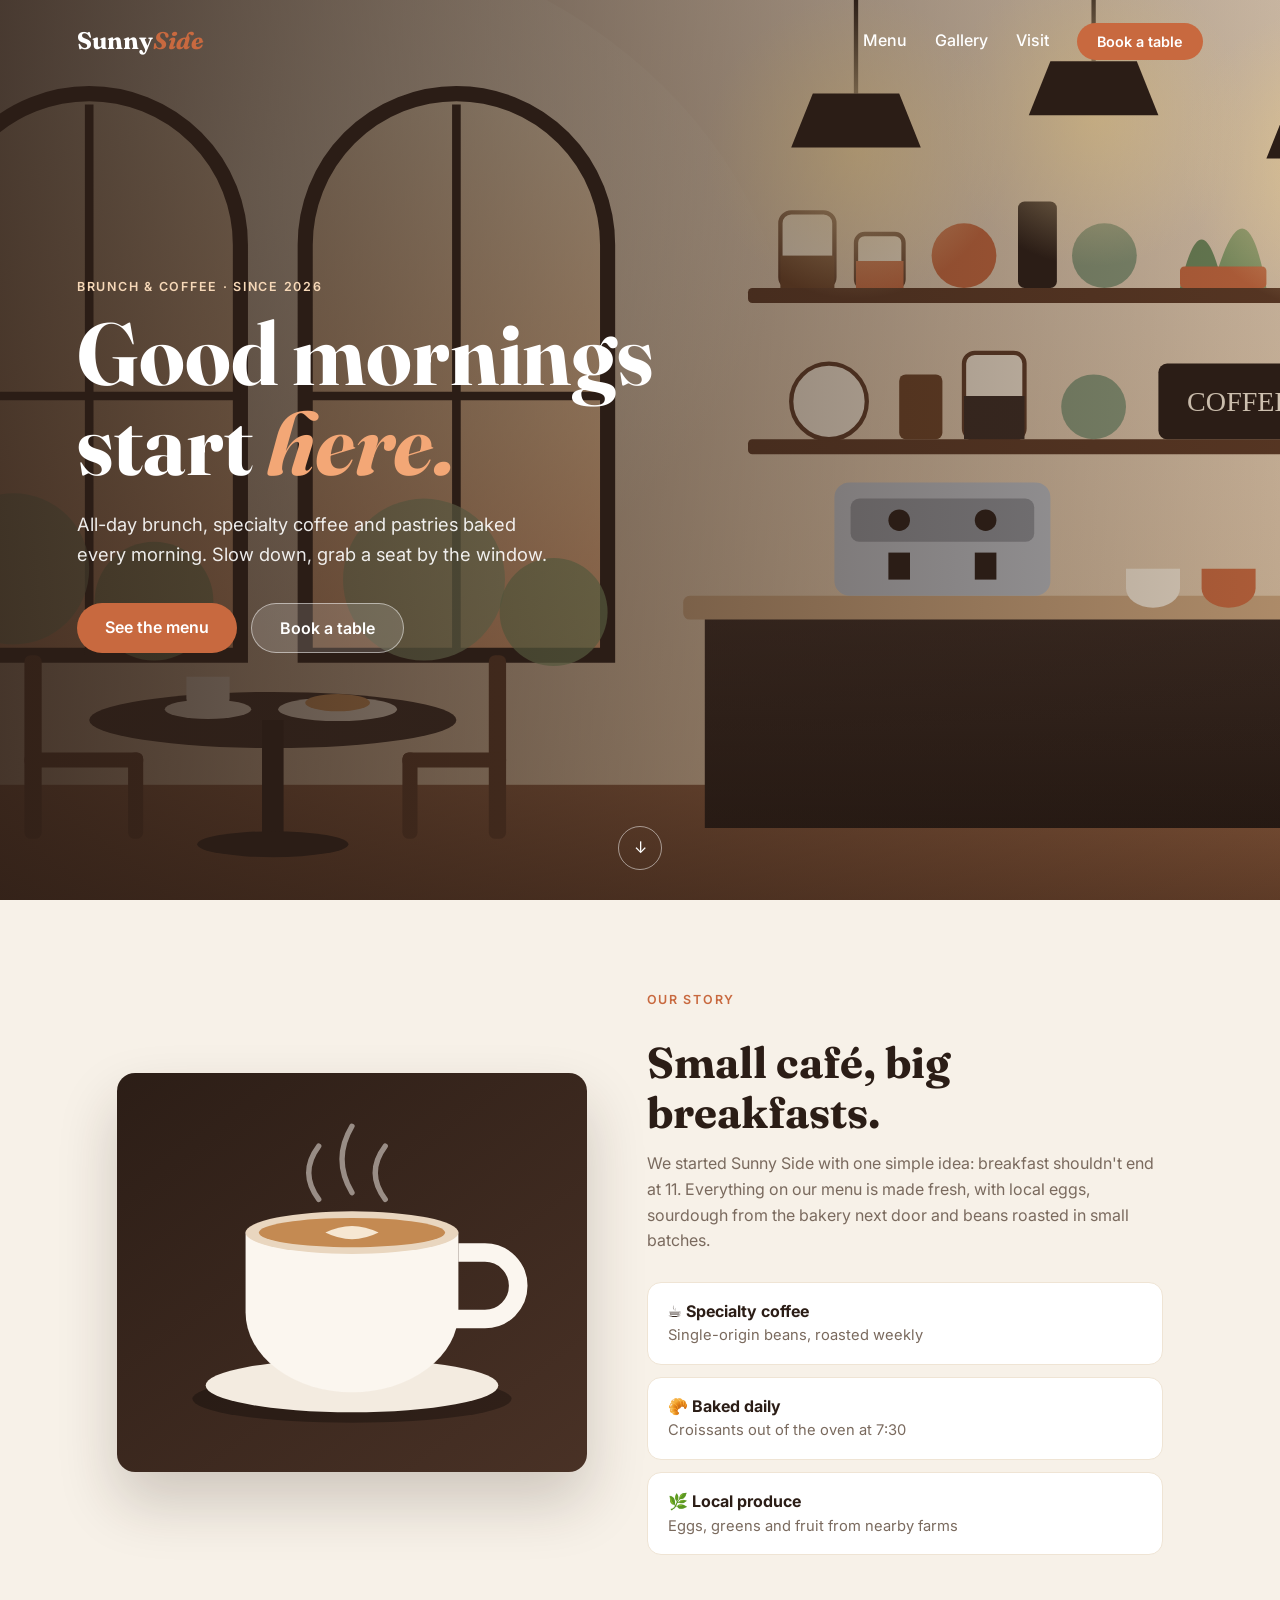
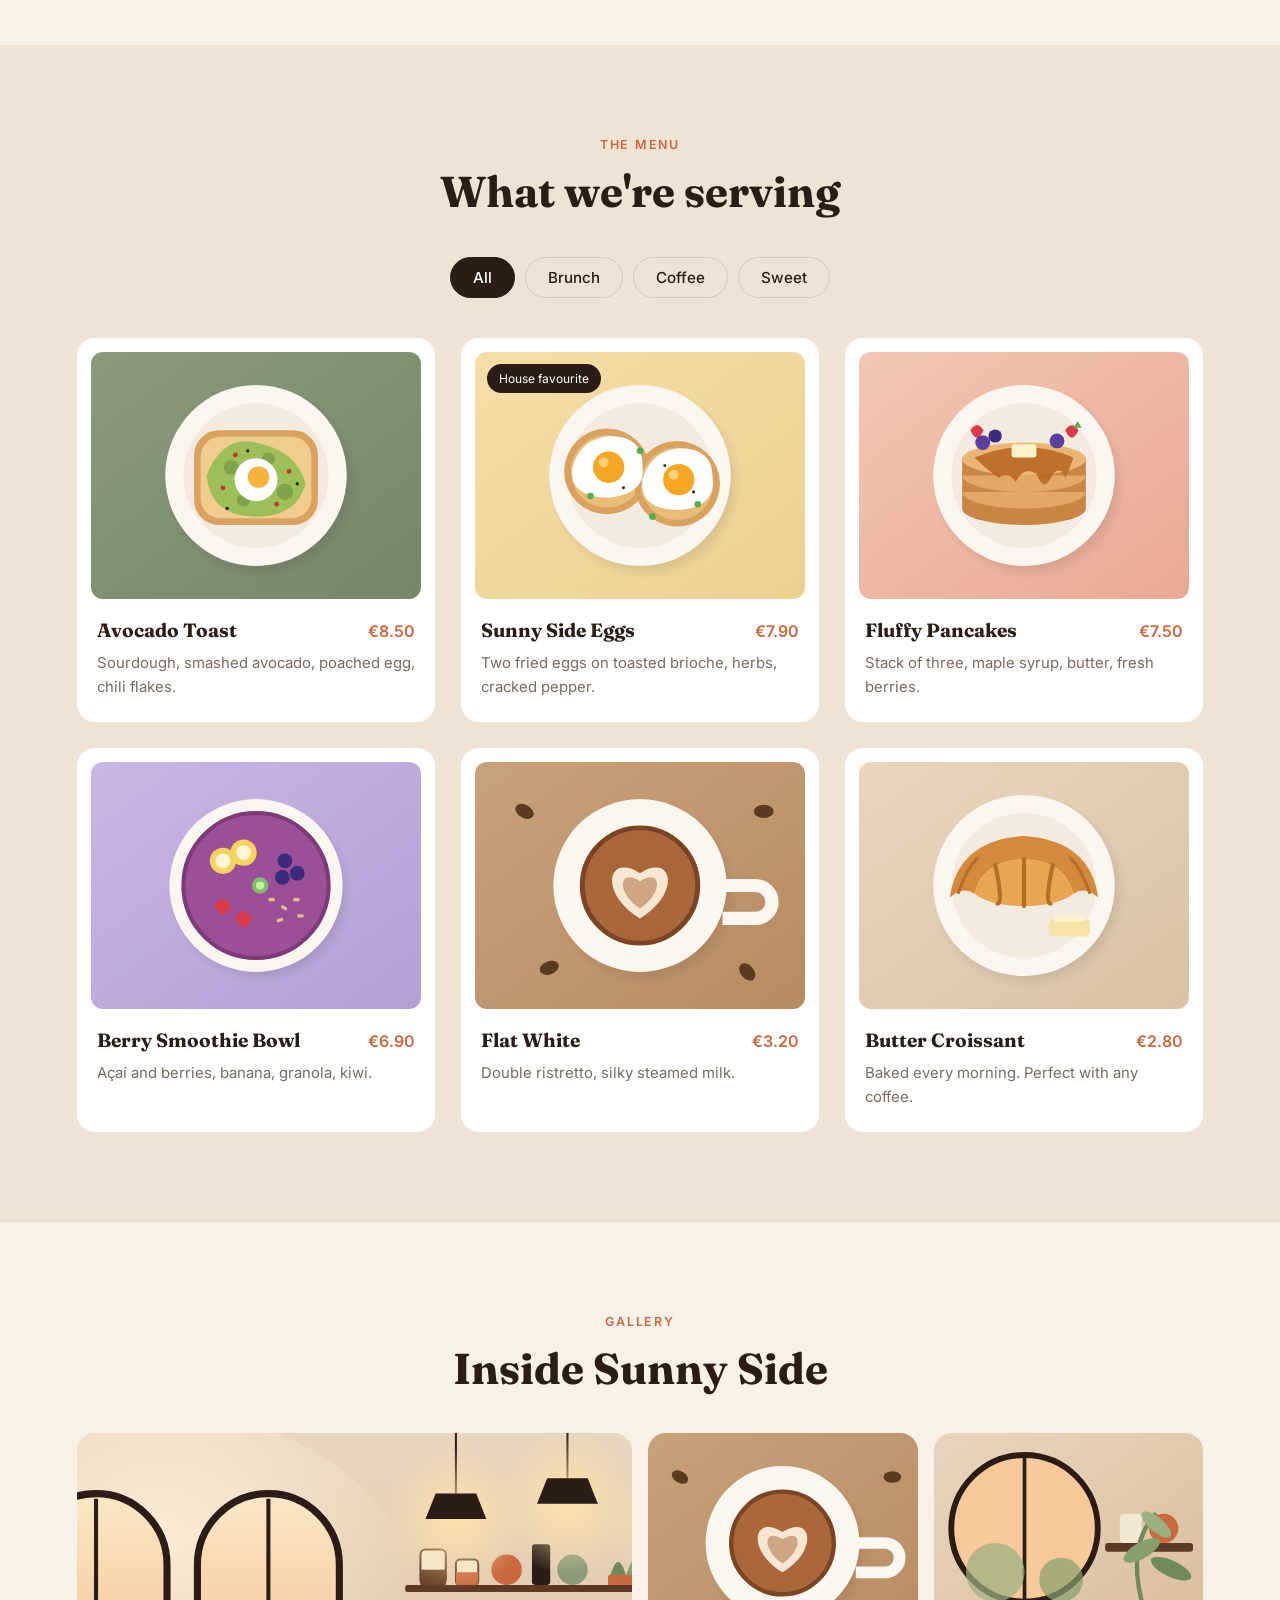
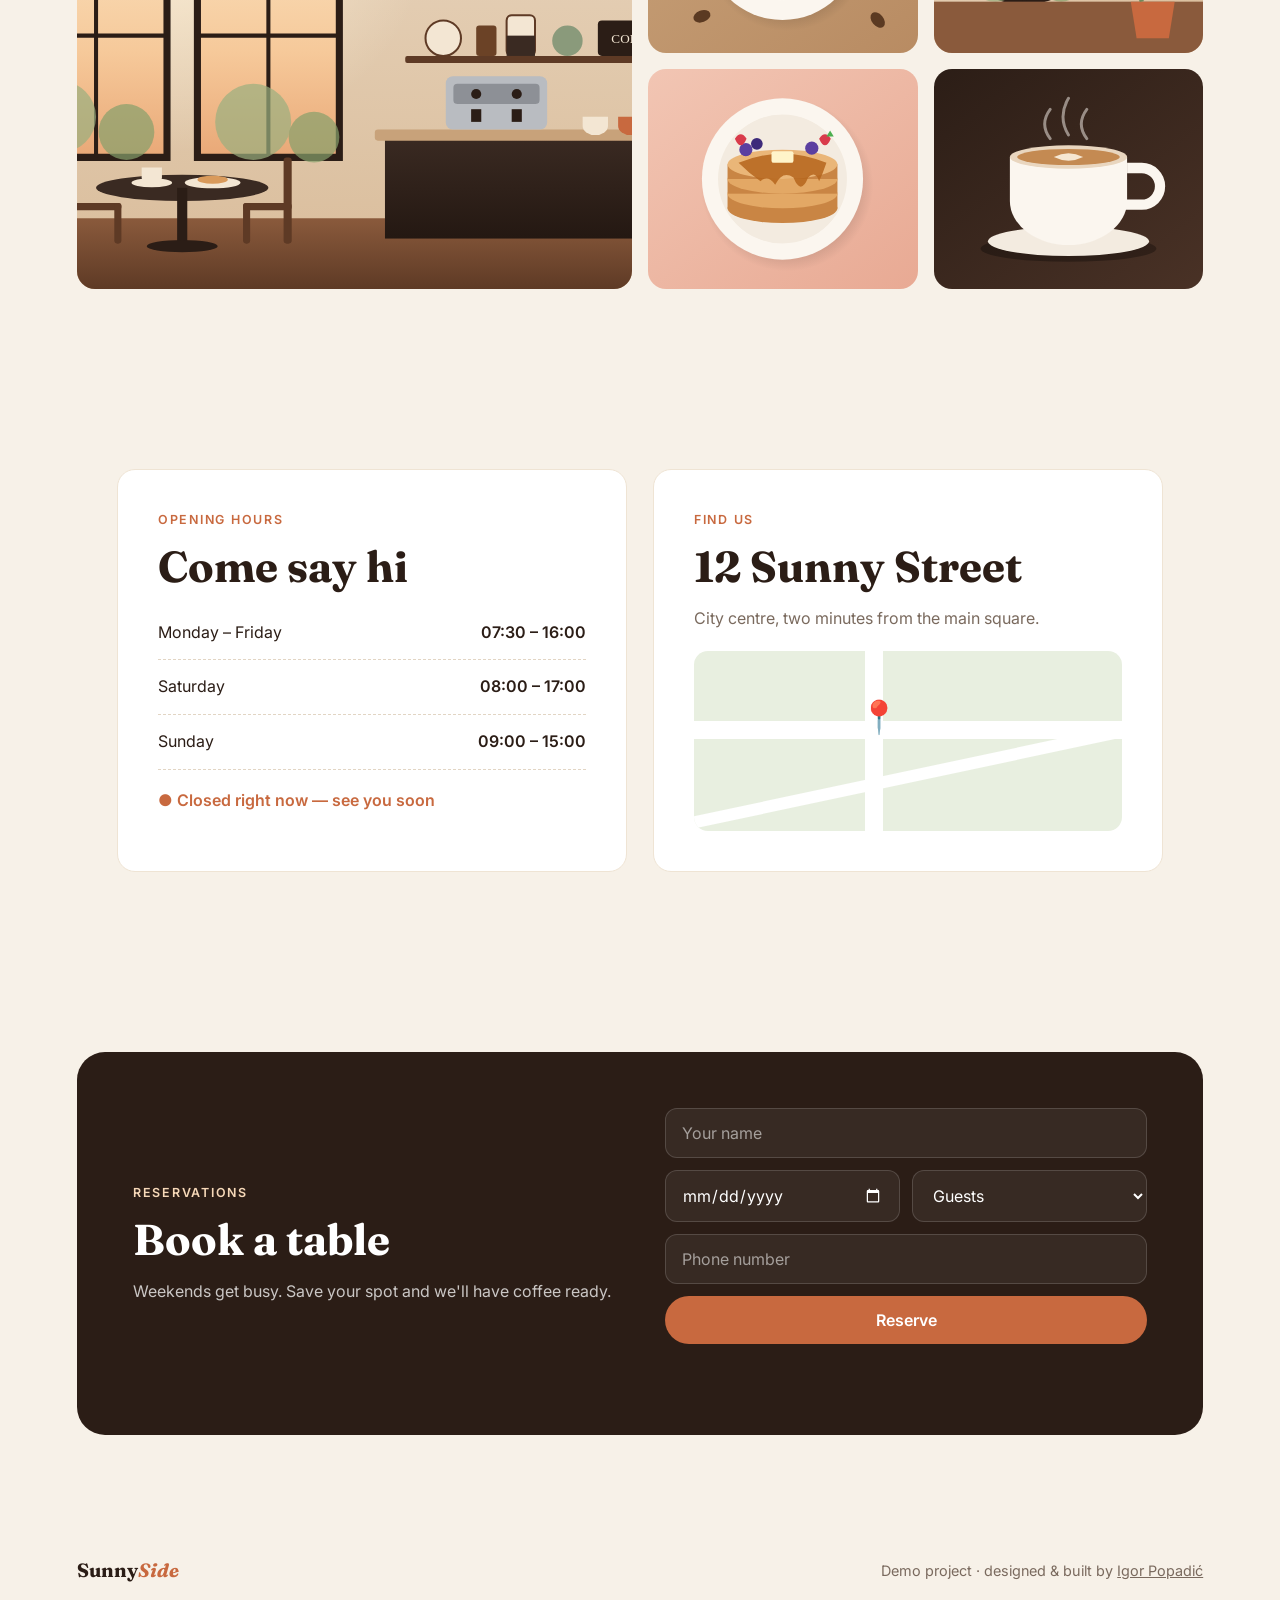
==== cafe/index.html @ f3eb87b3 "Add files via upload" ====
<!DOCTYPE html>
<html lang="en">
<head>
  <meta charset="UTF-8">
  <meta name="viewport" content="width=device-width, initial-scale=1.0">
  <title>Sunny Side — Brunch &amp; Coffee</title>
  <meta name="description" content="Sunny Side — all-day brunch, specialty coffee and fresh pastries.">
  <link rel="preconnect" href="https://fonts.googleapis.com">
  <link rel="preconnect" href="https://fonts.gstatic.com" crossorigin>
  <link href="https://fonts.googleapis.com/css2?family=Fraunces:opsz,wght@9..144,500;9..144,700&family=Inter:wght@400;500;600&display=swap" rel="stylesheet">
  <link rel="stylesheet" href="style.css">
</head>
<body>

  <!-- ===== MENI NA VRHU ===== -->
  <header class="nav" id="nav">
    <a href="#top" class="logo">Sunny<span>Side</span></a>
    <nav>
      <a href="#menu">Menu</a>
      <a href="#gallery">Gallery</a>
      <a href="#visit">Visit</a>
      <a href="#book" class="btn btn-small">Book a table</a>
    </nav>
  </header>

  <!-- ===== HERO: pozadina je slika kafića ===== -->
  <section class="hero" id="top">
    <div class="hero-bg"></div>
    <div class="hero-content">
      <p class="kicker">Brunch &amp; Coffee · since 2026</p>
      <h1>Good mornings<br>start <em>here.</em></h1>
      <p class="hero-text">All-day brunch, specialty coffee and pastries baked every morning. Slow down, grab a seat by the window.</p>
      <div class="hero-buttons">
        <a href="#menu" class="btn">See the menu</a>
        <a href="#book" class="btn btn-light">Book a table</a>
      </div>
    </div>
    <a href="#about" class="scroll-hint" aria-label="Scroll down">↓</a>
  </section>

  <!-- ===== O NAMA: 3 kratke stavke ===== -->
  <section class="about" id="about">
    <div class="about-img zoom">
      <img src="img/cappuccino.svg" alt="Cappuccino">
    </div>
    <div class="about-text">
      <p class="kicker dark">Our story</p>
      <h2>Small café, big breakfasts.</h2>
      <p>We started Sunny Side with one simple idea: breakfast shouldn't end at 11. Everything on our menu is made fresh, with local eggs, sourdough from the bakery next door and beans roasted in small batches.</p>
      <div class="features">
        <div class="feature">
          <strong>☕ Specialty coffee</strong>
          <span>Single-origin beans, roasted weekly</span>
        </div>
        <div class="feature">
          <strong>🥐 Baked daily</strong>
          <span>Croissants out of the oven at 7:30</span>
        </div>
        <div class="feature">
          <strong>🌿 Local produce</strong>
          <span>Eggs, greens and fruit from nearby farms</span>
        </div>
      </div>
    </div>
  </section>

  <!-- ===== MENI: tabovi (Brunch / Coffee / Sweet) ===== -->
  <section class="menu" id="menu">
    <div class="section-head">
      <p class="kicker dark">The menu</p>
      <h2>What we're serving</h2>
    </div>

    <!-- Dugmad za tabove — JavaScript (script.js) mijenja koja je kategorija prikazana -->
    <div class="tabs">
      <button class="tab active" data-cat="all">All</button>
      <button class="tab" data-cat="brunch">Brunch</button>
      <button class="tab" data-cat="coffee">Coffee</button>
      <button class="tab" data-cat="sweet">Sweet</button>
    </div>

    <div class="menu-grid">
      <!-- Svako jelo je jedna "dish" kartica. data-cat govori u koju kategoriju spada. -->
      <article class="dish" data-cat="brunch">
        <div class="dish-img zoom"><img src="img/avocado-toast.svg" alt="Avocado toast"></div>
        <div class="dish-info">
          <h3>Avocado Toast</h3>
          <span class="price">€8.50</span>
        </div>
        <p>Sourdough, smashed avocado, poached egg, chili flakes.</p>
      </article>

      <article class="dish" data-cat="brunch">
        <div class="dish-img zoom"><img src="img/eggs.svg" alt="Sunny side eggs"></div>
        <div class="dish-info">
          <h3>Sunny Side Eggs</h3>
          <span class="price">€7.90</span>
        </div>
        <p>Two fried eggs on toasted brioche, herbs, cracked pepper.</p>
        <span class="badge">House favourite</span>
      </article>

      <article class="dish" data-cat="sweet">
        <div class="dish-img zoom"><img src="img/pancakes.svg" alt="Pancakes"></div>
        <div class="dish-info">
          <h3>Fluffy Pancakes</h3>
          <span class="price">€7.50</span>
        </div>
        <p>Stack of three, maple syrup, butter, fresh berries.</p>
      </article>

      <article class="dish" data-cat="sweet">
        <div class="dish-img zoom"><img src="img/smoothie-bowl.svg" alt="Smoothie bowl"></div>
        <div class="dish-info">
          <h3>Berry Smoothie Bowl</h3>
          <span class="price">€6.90</span>
        </div>
        <p>Açaí and berries, banana, granola, kiwi.</p>
      </article>

      <article class="dish" data-cat="coffee">
        <div class="dish-img zoom"><img src="img/latte.svg" alt="Latte"></div>
        <div class="dish-info">
          <h3>Flat White</h3>
          <span class="price">€3.20</span>
        </div>
        <p>Double ristretto, silky steamed milk.</p>
      </article>

      <article class="dish" data-cat="sweet coffee">
        <div class="dish-img zoom"><img src="img/croissant.svg" alt="Croissant"></div>
        <div class="dish-info">
          <h3>Butter Croissant</h3>
          <span class="price">€2.80</span>
        </div>
        <p>Baked every morning. Perfect with any coffee.</p>
      </article>
    </div>
  </section>

  <!-- ===== GALERIJA ===== -->
  <section class="gallery" id="gallery">
    <div class="section-head">
      <p class="kicker dark">Gallery</p>
      <h2>Inside Sunny Side</h2>
    </div>
    <div class="gallery-grid">
      <div class="g-item big zoom"><img src="img/interior.svg" alt="Café interior"><span>Our space</span></div>
      <div class="g-item zoom"><img src="img/latte.svg" alt="Latte art"><span>Latte art</span></div>
      <div class="g-item zoom"><img src="img/corner.svg" alt="Window corner"><span>Window seats</span></div>
      <div class="g-item zoom"><img src="img/pancakes.svg" alt="Pancakes"><span>Weekend pancakes</span></div>
      <div class="g-item zoom"><img src="img/cappuccino.svg" alt="Cappuccino"><span>Morning cappuccino</span></div>
    </div>
  </section>

  <!-- ===== RADNO VRIJEME I LOKACIJA ===== -->
  <section class="visit" id="visit">
    <div class="visit-card">
      <p class="kicker dark">Opening hours</p>
      <h2>Come say hi</h2>
      <ul class="hours">
        <li><span>Monday – Friday</span><span>07:30 – 16:00</span></li>
        <li><span>Saturday</span><span>08:00 – 17:00</span></li>
        <li><span>Sunday</span><span>09:00 – 15:00</span></li>
      </ul>
      <p id="open-status" class="open-status"></p>
    </div>
    <div class="visit-card map">
      <p class="kicker dark">Find us</p>
      <h2>12 Sunny Street</h2>
      <p>City centre, two minutes from the main square.</p>
      <div class="fake-map">
        <div class="road r1"></div>
        <div class="road r2"></div>
        <div class="road r3"></div>
        <div class="pin">📍</div>
      </div>
    </div>
  </section>

  <!-- ===== REZERVACIJA ===== -->
  <section class="book" id="book">
    <div class="book-box">
      <div>
        <p class="kicker">Reservations</p>
        <h2>Book a table</h2>
        <p>Weekends get busy. Save your spot and we'll have coffee ready.</p>
      </div>
      <!-- Forma — kad se pošalje, script.js prikaže poruku zahvalnosti -->
      <form id="book-form">
        <input type="text" name="name" placeholder="Your name" required>
        <div class="row">
          <input type="date" name="date" required>
          <select name="guests" required>
            <option value="">Guests</option>
            <option>1</option><option>2</option><option>3</option>
            <option>4</option><option>5+</option>
          </select>
        </div>
        <input type="tel" name="phone" placeholder="Phone number" required>
        <button type="submit" class="btn">Reserve</button>
        <p id="book-msg" class="book-msg"></p>
      </form>
    </div>
  </section>

  <footer>
    <a href="#top" class="logo">Sunny<span>Side</span></a>
    <p>Demo project · designed &amp; built by <a href="../index.html">Igor Popadić</a></p>
  </footer>

  <script src="script.js"></script>
</body>
</html>
---- cafe/style.css ----
/* ===== BOJE KAFIĆA ===== */
:root {
  --cream: #f7f1e8;
  --cream-2: #efe4d4;
  --espresso: #2b1d16;
  --brown: #6b4226;
  --terracotta: #c8693f;
  --sage: #8a9a7b;
  --muted: #7a6a5e;
  --radius: 18px;
}

* { box-sizing: border-box; margin: 0; padding: 0; }
html { scroll-behavior: smooth; }

body {
  font-family: "Inter", system-ui, sans-serif;
  background: var(--cream);
  color: var(--espresso);
  line-height: 1.6;
}

a { color: inherit; text-decoration: none; }
img { display: block; width: 100%; height: 100%; object-fit: cover; }

h1, h2, h3, .logo { font-family: "Fraunces", Georgia, serif; }
h2 { font-size: clamp(1.9rem, 4vw, 2.7rem); line-height: 1.15; margin-bottom: 14px; }
h3 { font-size: 1.2rem; }

section { padding: 90px 6vw; }

.kicker {
  text-transform: uppercase;
  letter-spacing: 0.14em;
  font-size: 0.78rem;
  font-weight: 600;
  color: #f6d8b8;
  margin-bottom: 12px;
}
.kicker.dark { color: var(--terracotta); }

.section-head { text-align: center; margin-bottom: 40px; }

/* ===== EFEKAT UVEĆANJA: sve što ima klasu "zoom" uveća sliku kad pređeš mišem ===== */
.zoom { overflow: hidden; }
.zoom img { transition: transform 0.6s cubic-bezier(.2,.8,.2,1); }
.zoom:hover img { transform: scale(1.1); }

/* ===== DUGMAD ===== */
.btn {
  display: inline-block;
  background: var(--terracotta);
  color: #fff;
  border: none;
  padding: 14px 28px;
  border-radius: 999px;
  font: 600 1rem "Inter", sans-serif;
  cursor: pointer;
  transition: transform 0.25s, box-shadow 0.25s, background 0.25s;
}
.btn:hover {
  transform: translateY(-3px) scale(1.03);
  box-shadow: 0 10px 25px rgba(200, 105, 63, 0.4);
  background: #b85a31;
}
.btn-small { padding: 10px 20px; font-size: 0.9rem; }
.btn-light { background: rgba(255, 255, 255, 0.15); backdrop-filter: blur(6px); border: 1px solid rgba(255,255,255,0.5); }
.btn-light:hover { background: #fff; color: var(--espresso); }

/* ===== MENI NA VRHU ===== */
.nav {
  position: fixed;
  top: 0; left: 0; right: 0;
  z-index: 20;
  display: flex;
  justify-content: space-between;
  align-items: center;
  padding: 22px 6vw;
  color: #fff;
  transition: background 0.3s, padding 0.3s, color 0.3s, box-shadow 0.3s;
}
/* kad skroluješ dole, meni dobije pozadinu (klasu dodaje script.js) */
.nav.scrolled {
  background: rgba(247, 241, 232, 0.92);
  backdrop-filter: blur(10px);
  color: var(--espresso);
  padding: 14px 6vw;
  box-shadow: 0 4px 20px rgba(43, 29, 22, 0.08);
}
.logo { font-size: 1.5rem; font-weight: 700; }
.logo span { color: var(--terracotta); font-style: italic; }
.nav nav { display: flex; gap: 28px; align-items: center; }
.nav nav a:not(.btn) { position: relative; font-weight: 500; }
/* linija ispod linka koja se "razvuče" na hover */
.nav nav a:not(.btn)::after {
  content: "";
  position: absolute;
  left: 0; bottom: -4px;
  width: 0; height: 2px;
  background: var(--terracotta);
  transition: width 0.3s;
}
.nav nav a:not(.btn):hover::after { width: 100%; }

/* ===== HERO ===== */
.hero {
  position: relative;
  min-height: 100vh;
  display: flex;
  align-items: center;
  padding-top: 120px;
  overflow: hidden;
  color: #fff;
}
.hero-bg {
  position: absolute;
  inset: 0;
  background:
    linear-gradient(90deg, rgba(43, 29, 22, 0.88) 0%, rgba(43, 29, 22, 0.55) 45%, rgba(43, 29, 22, 0.15) 100%),
    url("img/interior.svg") center / cover no-repeat;
  transform: scale(1.08);
  animation: slowZoom 20s ease-in-out infinite alternate;
  z-index: -1;
}
@keyframes slowZoom { to { transform: scale(1); } }

.hero-content { max-width: 620px; animation: fadeUp 1s ease both; }
@keyframes fadeUp {
  from { opacity: 0; transform: translateY(30px); }
  to   { opacity: 1; transform: none; }
}
.hero h1 {
  font-size: clamp(3rem, 7vw, 5.5rem);
  line-height: 1.02;
  margin-bottom: 22px;
}
.hero h1 em { color: #f3a776; }
.hero-text { font-size: 1.15rem; opacity: 0.9; margin-bottom: 34px; max-width: 480px; }
.hero-buttons { display: flex; gap: 14px; flex-wrap: wrap; }

.scroll-hint {
  position: absolute;
  bottom: 30px; left: 50%;
  translate: -50% 0;
  width: 44px; height: 44px;
  border: 1px solid rgba(255,255,255,0.5);
  border-radius: 50%;
  display: grid; place-items: center;
  animation: bounce 2s infinite;
}
@keyframes bounce { 50% { transform: translateY(8px); } }

/* ===== O NAMA ===== */
.about {
  display: grid;
  grid-template-columns: 1fr 1.1fr;
  gap: 60px;
  align-items: center;
  max-width: 1200px;
  margin: 0 auto;
}
.about-img {
  border-radius: var(--radius);
  aspect-ratio: 4 / 3.4;
  box-shadow: 0 30px 60px rgba(43, 29, 22, 0.2);
}
.about-text > p { color: var(--muted); margin-bottom: 28px; }
.features { display: grid; gap: 12px; }
.feature {
  display: flex;
  flex-direction: column;
  padding: 16px 20px;
  background: #fff;
  border-radius: 14px;
  border: 1px solid var(--cream-2);
  transition: transform 0.3s, box-shadow 0.3s;
}
.feature:hover { transform: translateX(8px); box-shadow: 0 10px 25px rgba(43,29,22,0.08); }
.feature span { color: var(--muted); font-size: 0.92rem; }

/* ===== MENI (jela) ===== */
.menu { background: var(--cream-2); }
.tabs { display: flex; justify-content: center; gap: 10px; margin-bottom: 40px; flex-wrap: wrap; }
.tab {
  font: 500 0.95rem "Inter", sans-serif;
  padding: 10px 22px;
  border-radius: 999px;
  border: 1px solid #d8c7b2;
  background: transparent;
  color: var(--espresso);
  cursor: pointer;
  transition: all 0.25s;
}
.tab:hover { border-color: var(--terracotta); color: var(--terracotta); }
.tab.active { background: var(--espresso); color: #fff; border-color: var(--espresso); }

.menu-grid {
  display: grid;
  grid-template-columns: repeat(3, 1fr);
  gap: 26px;
  max-width: 1200px;
  margin: 0 auto;
}
.dish {
  position: relative;
  background: #fff;
  border-radius: var(--radius);
  padding: 14px 14px 22px;
  transition: transform 0.35s cubic-bezier(.2,.8,.2,1), box-shadow 0.35s, opacity 0.3s;
}
/* cijela kartica se malo podigne i uveća na hover */
.dish:hover {
  transform: translateY(-8px) scale(1.02);
  box-shadow: 0 25px 50px rgba(43, 29, 22, 0.15);
}
.dish.hidden { display: none; }
.dish-img { border-radius: 12px; aspect-ratio: 4 / 3; margin-bottom: 16px; }
.dish-info { display: flex; justify-content: space-between; align-items: baseline; padding: 0 6px; }
.dish p { color: var(--muted); font-size: 0.93rem; padding: 6px 6px 0; }
.price { font-weight: 600; color: var(--terracotta); }
.badge {
  position: absolute;
  top: 26px; left: 26px;
  background: var(--espresso);
  color: #fff;
  font-size: 0.75rem;
  padding: 5px 12px;
  border-radius: 999px;
}

/* ===== GALERIJA ===== */
.gallery-grid {
  display: grid;
  grid-template-columns: repeat(4, 1fr);
  grid-auto-rows: 220px;
  gap: 16px;
  max-width: 1200px;
  margin: 0 auto;
}
.g-item {
  position: relative;
  border-radius: var(--radius);
  cursor: pointer;
}
.g-item.big { grid-column: span 2; grid-row: span 2; }
/* natpis koji se pojavi na hover */
.g-item span {
  position: absolute;
  left: 16px; bottom: 16px;
  background: rgba(43, 29, 22, 0.85);
  color: #fff;
  padding: 6px 14px;
  border-radius: 999px;
  font-size: 0.85rem;
  opacity: 0;
  transform: translateY(10px);
  transition: all 0.35s;
}
.g-item:hover span { opacity: 1; transform: none; }

/* ===== RADNO VRIJEME I LOKACIJA ===== */
.visit {
  display: grid;
  grid-template-columns: 1fr 1fr;
  gap: 26px;
  max-width: 1200px;
  margin: 0 auto;
}
.visit-card {
  background: #fff;
  border-radius: var(--radius);
  padding: 40px;
  border: 1px solid var(--cream-2);
  transition: transform 0.3s, box-shadow 0.3s;
}
.visit-card:hover { transform: translateY(-6px); box-shadow: 0 20px 40px rgba(43,29,22,0.1); }
.visit-card > p { color: var(--muted); }
.hours { list-style: none; margin-top: 10px; }
.hours li {
  display: flex;
  justify-content: space-between;
  padding: 14px 0;
  border-bottom: 1px dashed #e2d5c4;
}
.hours li span:last-child { font-weight: 600; }
.open-status { margin-top: 18px; font-weight: 600; }
.open-status.open { color: #4a8a3c; }
.open-status.closed { color: var(--terracotta); }

.fake-map {
  position: relative;
  height: 180px;
  margin-top: 20px;
  border-radius: 14px;
  background: #e8efe0;
  overflow: hidden;
}
.road { position: absolute; background: #fff; }
.r1 { height: 18px; left: 0; right: 0; top: 70px; }
.r2 { width: 18px; top: 0; bottom: 0; left: 40%; }
.r3 { height: 12px; width: 140%; left: -20%; top: 120px; transform: rotate(-12deg); }
.pin {
  position: absolute;
  left: calc(40% - 6px); top: 40px;
  font-size: 2rem;
  animation: bounce 1.6s infinite;
}

/* ===== REZERVACIJA ===== */
.book-box {
  max-width: 1200px;
  margin: 0 auto;
  display: grid;
  grid-template-columns: 1fr 1fr;
  gap: 50px;
  align-items: center;
  padding: 56px;
  border-radius: 28px;
  background: var(--espresso);
  color: #fff;
}
.book-box > div > p:last-child { opacity: 0.75; }
form { display: grid; gap: 12px; }
.row { display: grid; grid-template-columns: 1fr 1fr; gap: 12px; }
input, select {
  width: 100%;
  font: 1rem "Inter", sans-serif;
  padding: 14px 16px;
  border-radius: 12px;
  border: 1px solid rgba(255,255,255,0.15);
  background: rgba(255,255,255,0.06);
  color: #fff;
  transition: border-color 0.25s, background 0.25s;
}
input::placeholder { color: rgba(255,255,255,0.55); }
input:focus, select:focus { outline: none; border-color: var(--terracotta); background: rgba(255,255,255,0.1); }
select option { color: var(--espresso); }
input[type="date"] { color-scheme: dark; }
.book-msg { color: #b9e3a5; font-weight: 500; min-height: 1.4em; }

/* ===== FOOTER ===== */
footer {
  display: flex;
  justify-content: space-between;
  align-items: center;
  flex-wrap: wrap;
  gap: 10px;
  padding: 30px 6vw;
  color: var(--muted);
  font-size: 0.9rem;
}
footer .logo { color: var(--espresso); font-size: 1.2rem; }
footer p a { text-decoration: underline; }

/* ===== ANIMACIJA PRI SKROLOVANJU: elementi "isplivaju" kad dođu na ekran ===== */
/* koristi "translate" (ne "transform") da se ne bi sudarilo s hover efektima */
.reveal { opacity: 0; translate: 0 40px; transition: opacity 0.8s, translate 0.8s, transform 0.35s, box-shadow 0.35s; }
.reveal.visible { opacity: 1; translate: 0 0; }

/* ===== TABLET ===== */
@media (max-width: 900px) {
  .about, .visit, .book-box { grid-template-columns: 1fr; }
  .menu-grid { grid-template-columns: 1fr 1fr; }
  .gallery-grid { grid-template-columns: 1fr 1fr; }
  .book-box { padding: 36px; }
}

/* ===== TELEFON ===== */
@media (max-width: 600px) {
  section { padding: 70px 20px; }
  .nav nav a:not(.btn) { display: none; }
  .menu-grid { grid-template-columns: 1fr; }
  .gallery-grid { grid-auto-rows: 160px; }
  .visit-card { padding: 28px; }
  .book-box { padding: 28px; }
}
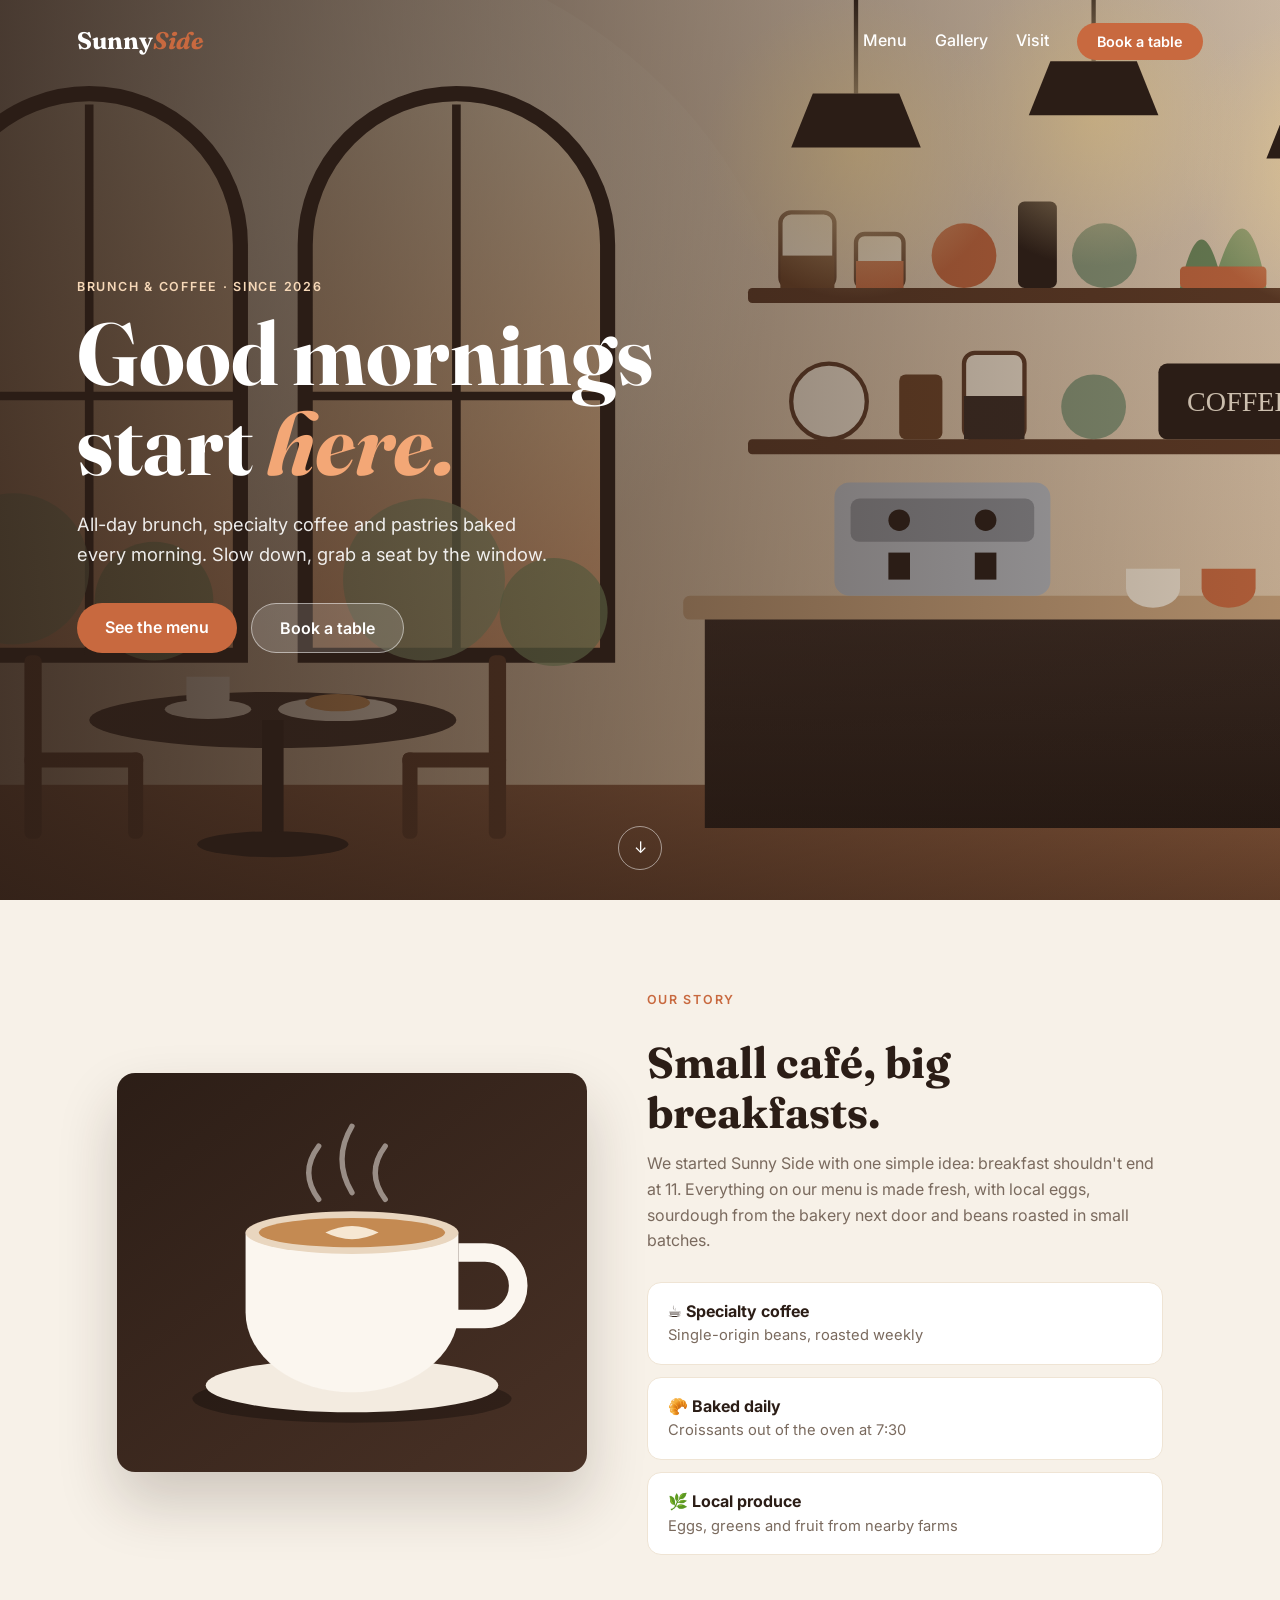
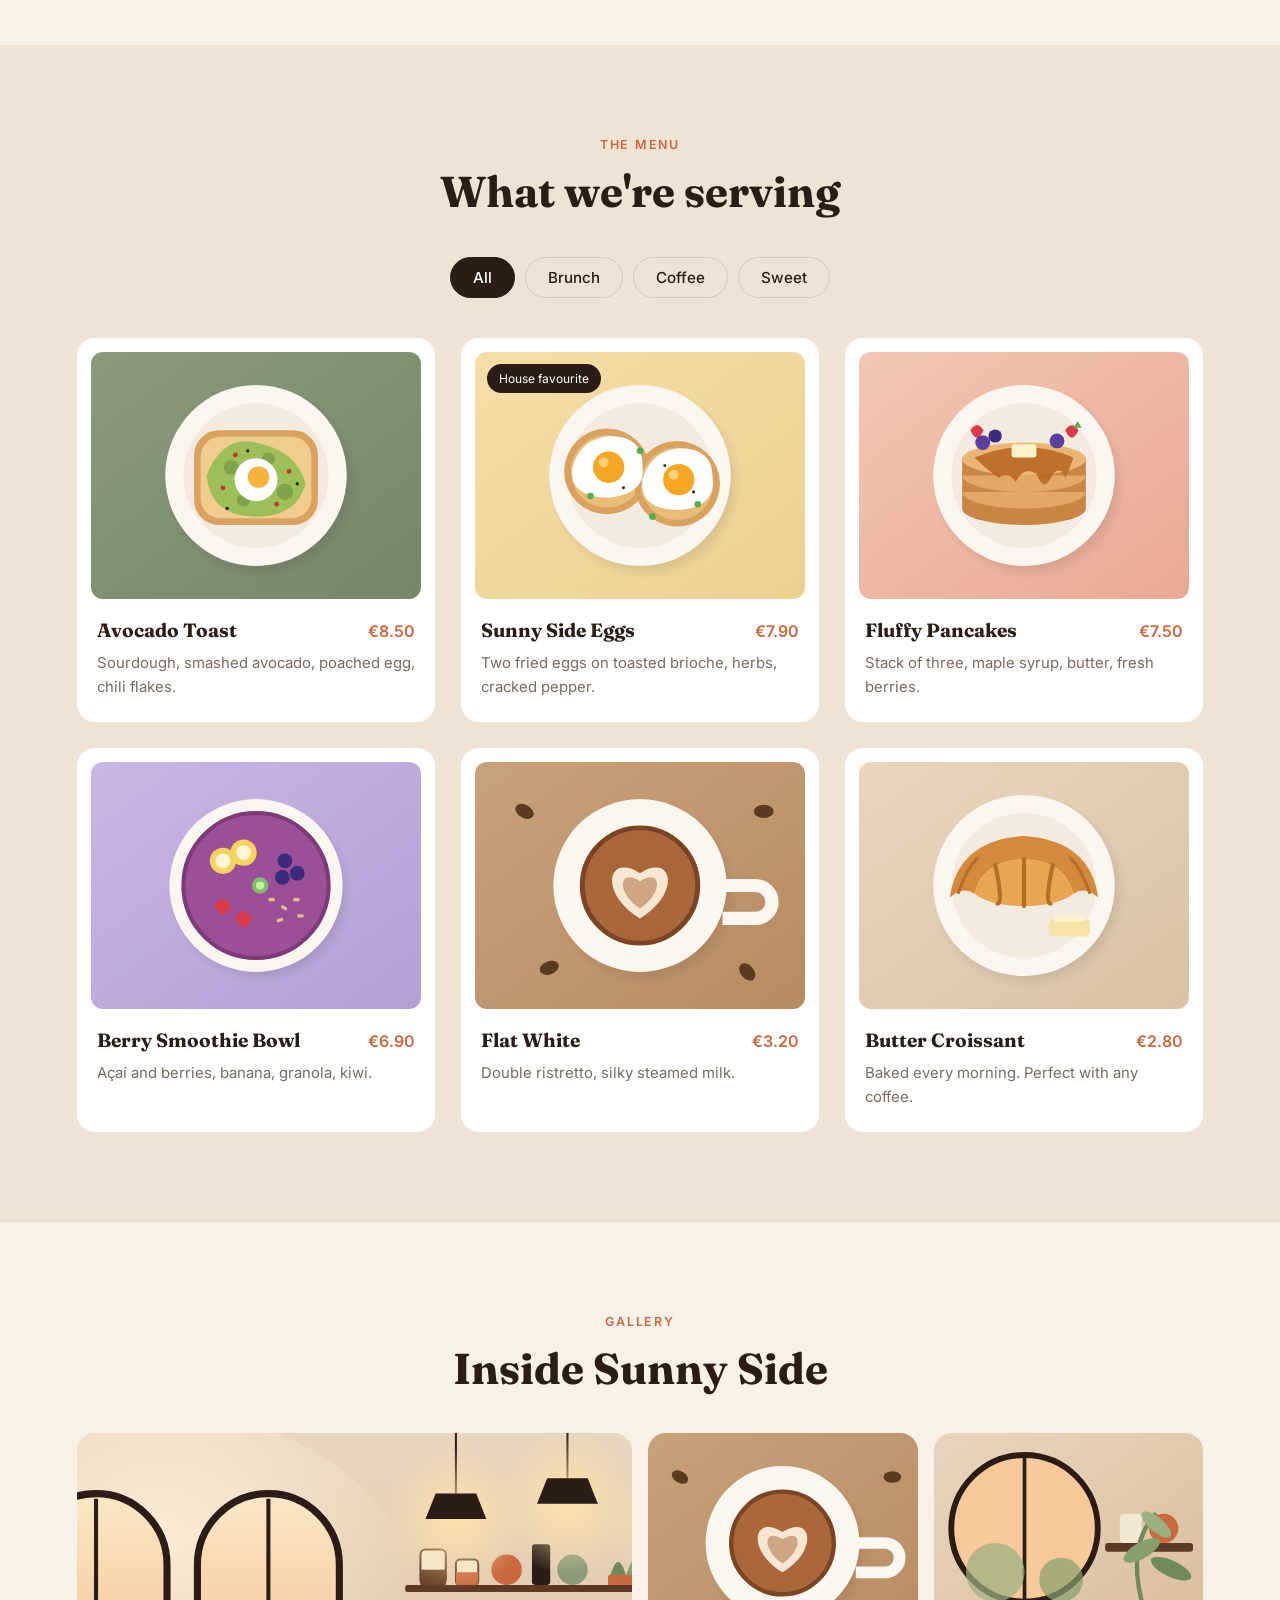
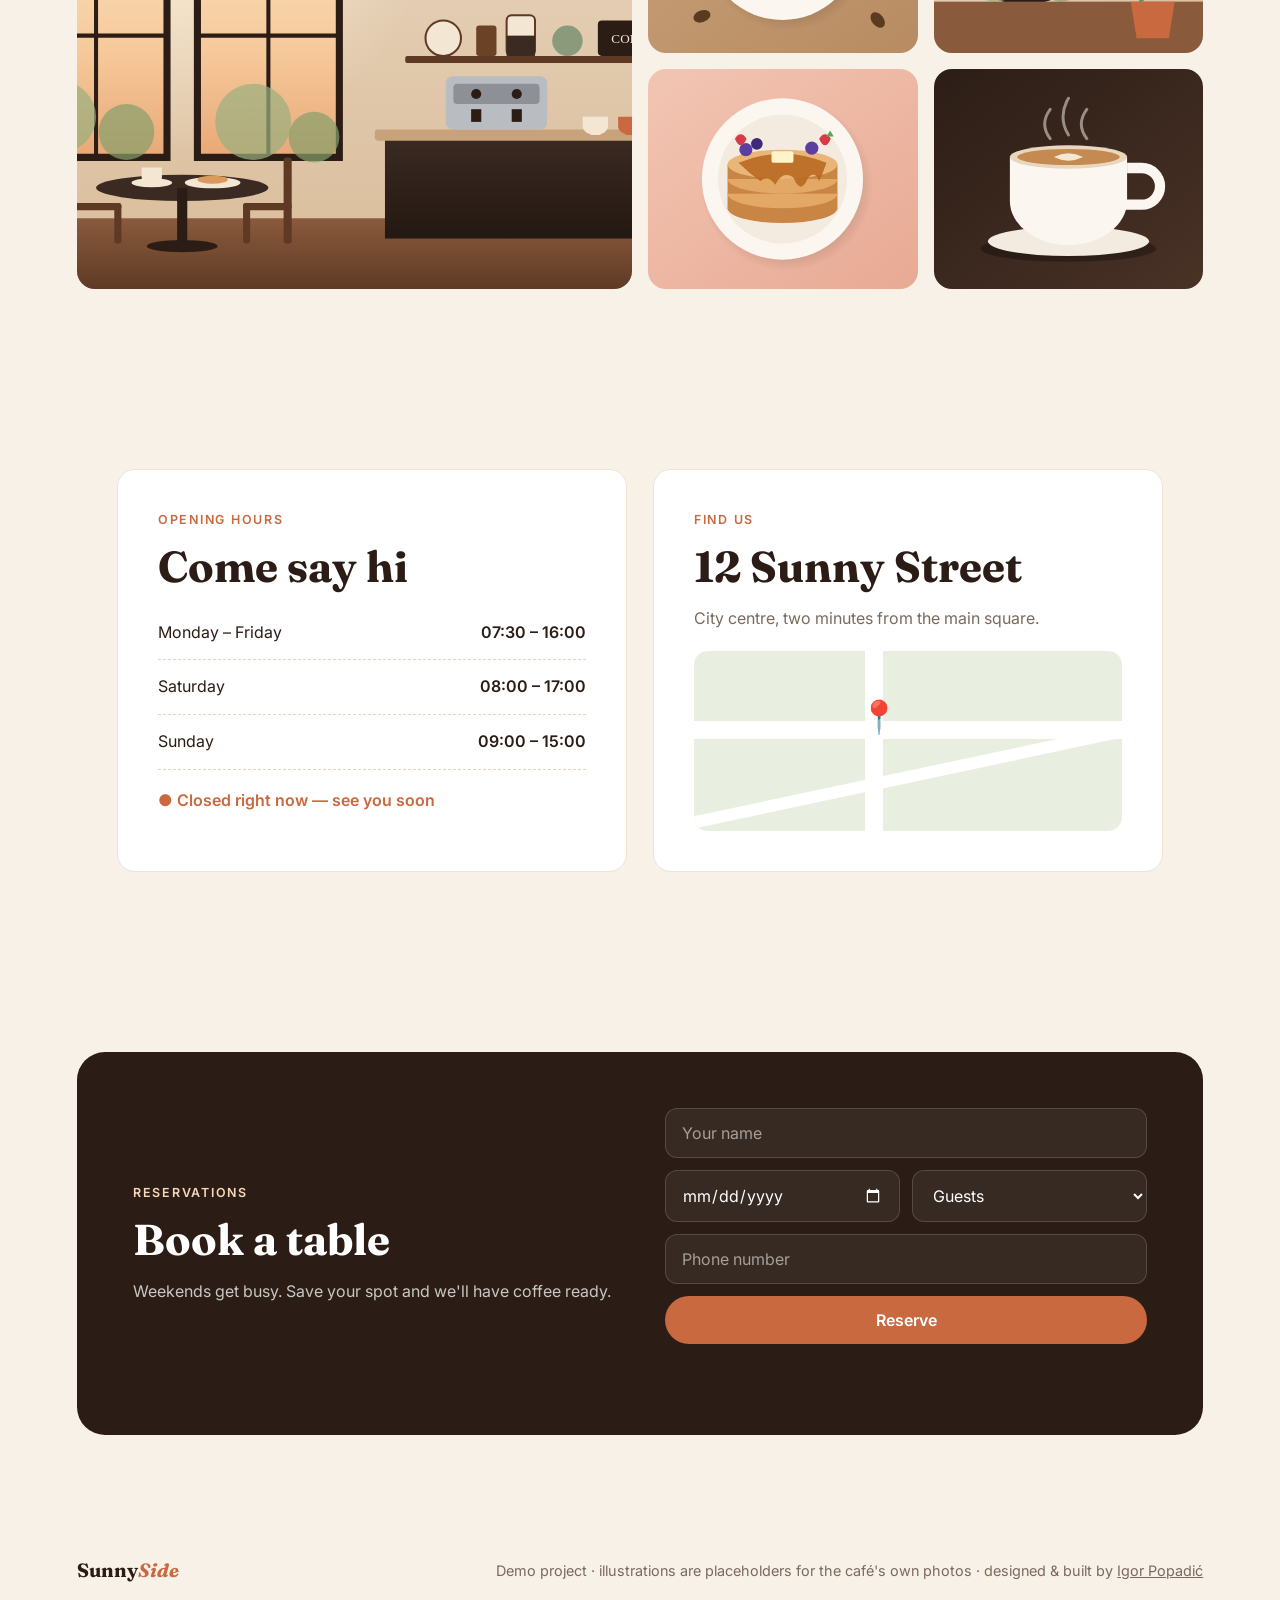
==== commit 2f31cd62: "Add files via upload" ====
--- a/cafe/index.html
+++ b/cafe/index.html
@@ -206,7 +206,7 @@
 
   <footer>
     <a href="#top" class="logo">Sunny<span>Side</span></a>
-    <p>Demo project · designed &amp; built by <a href="../index.html">Igor Popadić</a></p>
+    <p>Demo project · illustrations are placeholders for the café's own photos · designed &amp; built by <a href="../index.html">Igor Popadić</a></p>
   </footer>
 
   <script src="script.js"></script>
